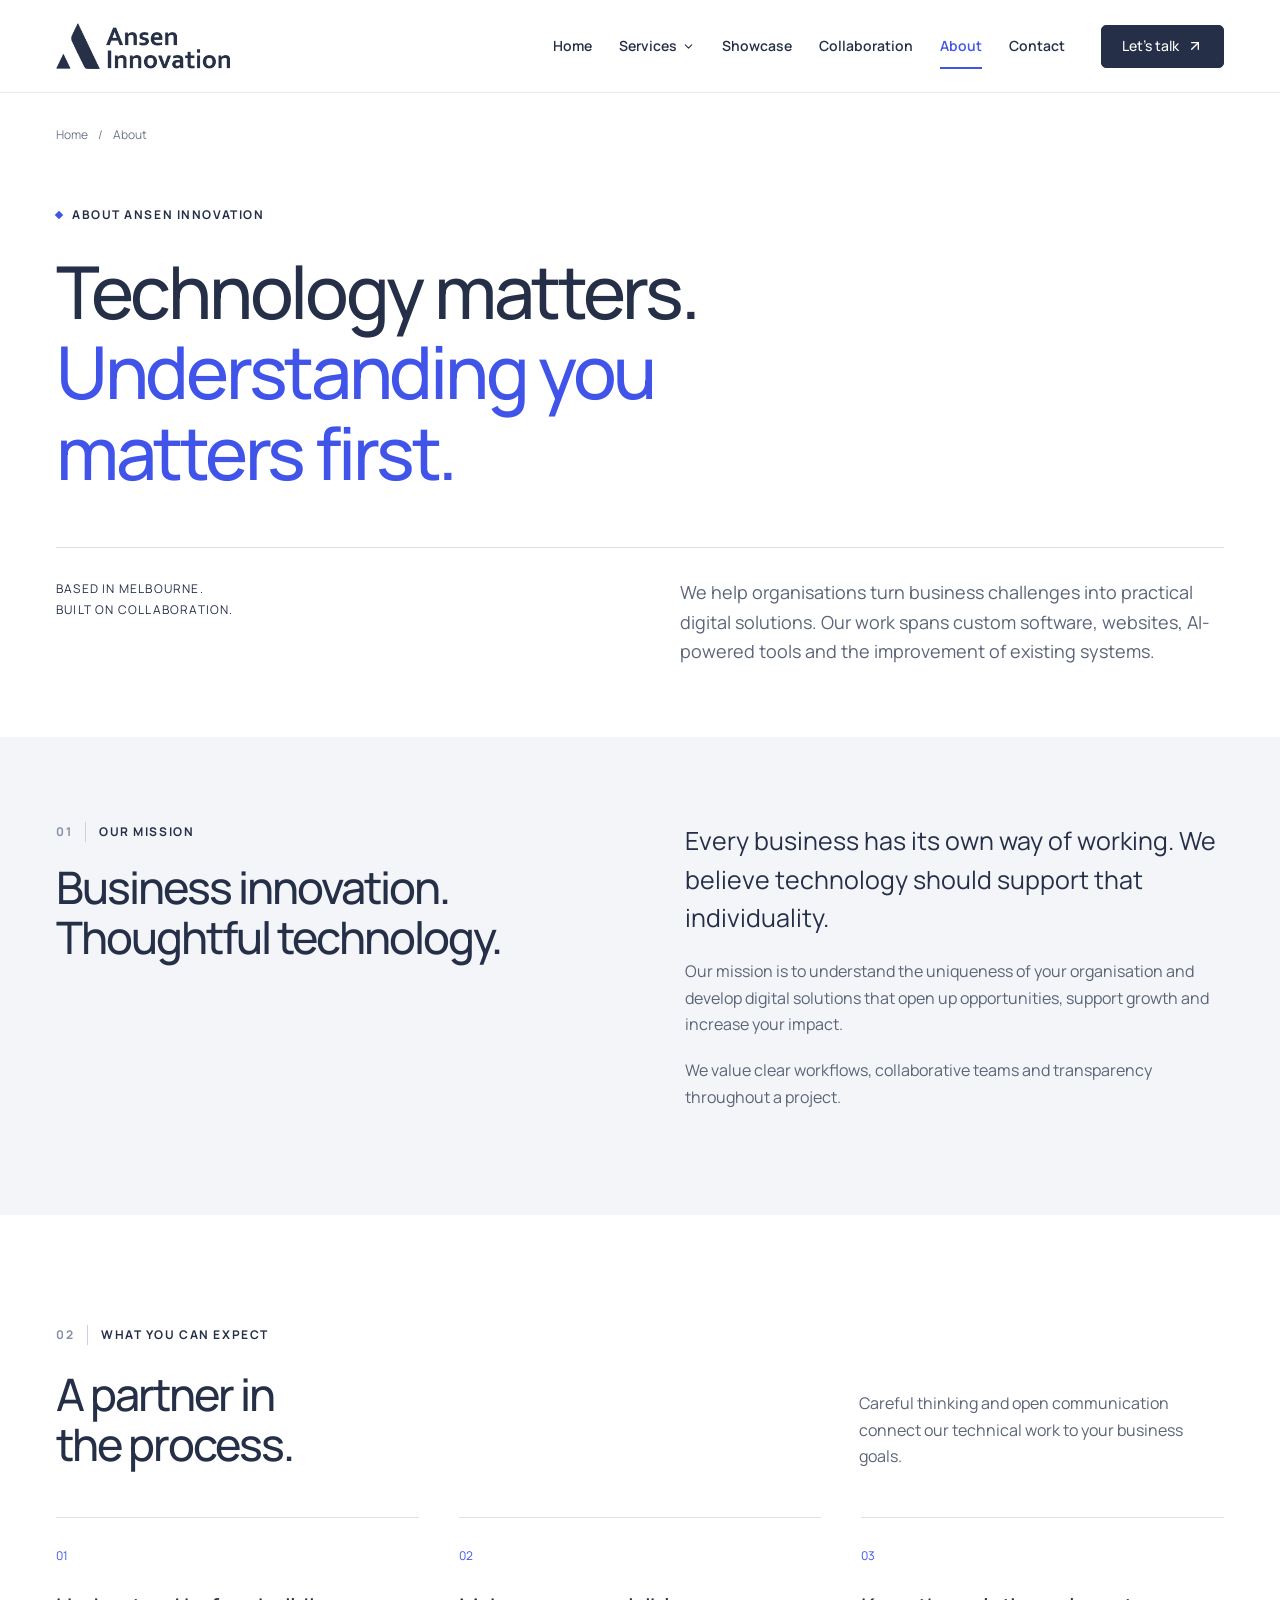
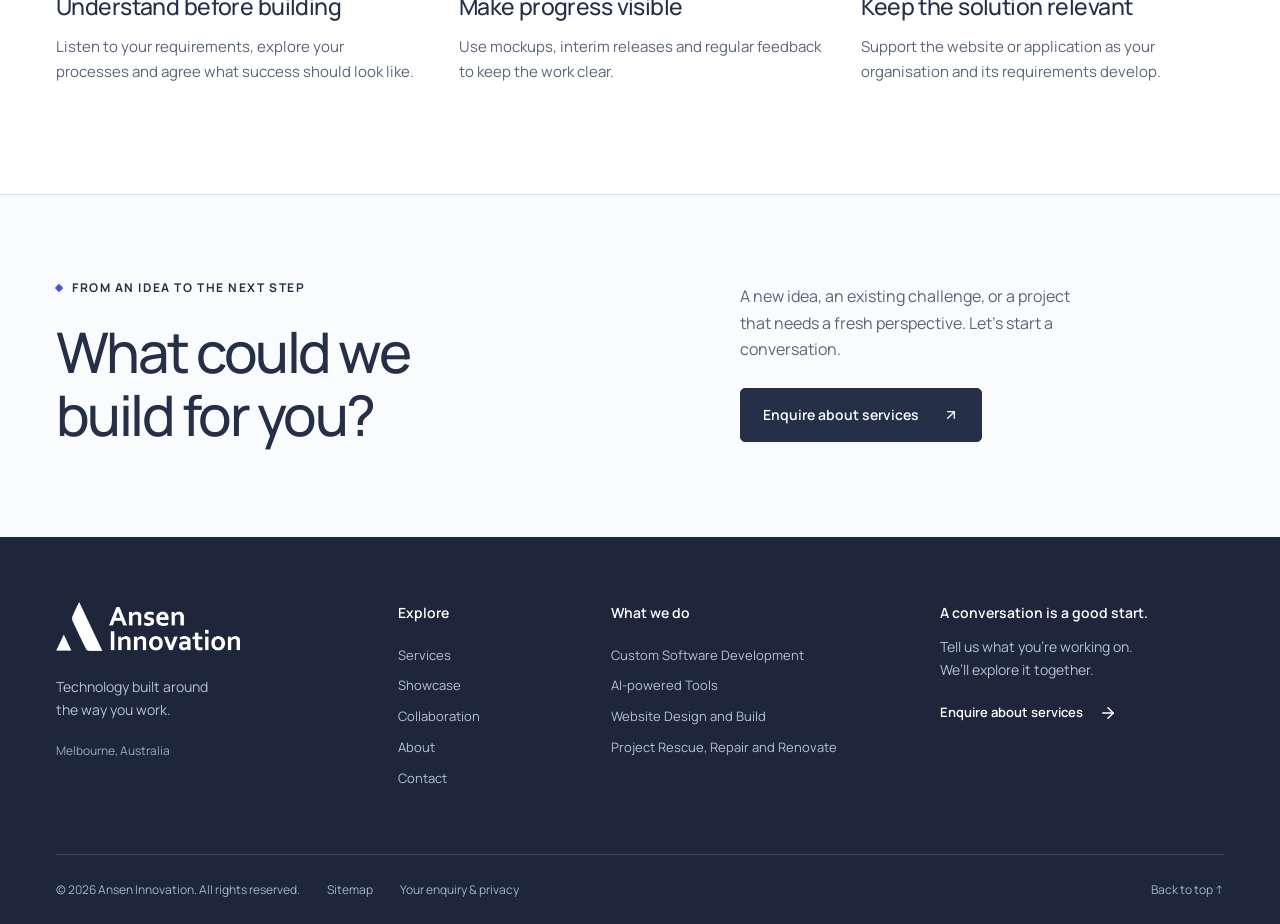
==== about.html @ 10986d31 "main" ====
<!DOCTYPE html>
<html lang="en-AU"><head><meta charset="utf-8"><meta name="viewport" content="width=device-width, initial-scale=1"><link rel="stylesheet" href="./assets/site.css"><title>About Ansen Innovation | Melbourne Technology Partner | Ansen Innovation</title><meta name="description" content="Learn about Ansen Innovation’s approach to software, websites and practical AI: understanding your business, collaborative delivery and ongoing support."><meta name="robots" content="noindex, nofollow"><meta property="og:title" content="About Ansen Innovation | Melbourne Technology Partner | Ansen Innovation"><meta property="og:description" content="Learn about Ansen Innovation’s approach to software, websites and practical AI: understanding your business, collaborative delivery and ongoing support."><meta property="og:site_name" content="Ansen Innovation"><meta property="og:type" content="website"><meta property="og:locale" content="en_AU"><meta name="twitter:card" content="summary"><meta name="twitter:title" content="About Ansen Innovation | Melbourne Technology Partner | Ansen Innovation"><meta name="twitter:description" content="Learn about Ansen Innovation’s approach to software, websites and practical AI: understanding your business, collaborative delivery and ongoing support."><link data-vinext-streamed-icon="/about.html:1kpfdzf:0" rel="shortcut icon" href="./favicon.png"><link data-vinext-streamed-icon="/about.html:1kpfdzf:1" rel="icon" href="./favicon.png"></head><body><a class="skip-link" href="#main">Skip to content</a><header class="site-header"><div class="header-inner"><a href="./index.html" class="brand" aria-label="Ansen Innovation home"><img src="./images/ansen-logo.png" width="608" height="163" alt="Ansen Innovation"></a><button class="menu-toggle" aria-label="Open navigation" aria-expanded="false" aria-controls="main-navigation"><svg xmlns="http://www.w3.org/2000/svg" width="24" height="24" viewBox="0 0 24 24" fill="none" stroke="currentColor" stroke-width="2" stroke-linecap="round" stroke-linejoin="round" class="lucide lucide-menu" aria-hidden="true"><path d="M4 5h16"></path><path d="M4 12h16"></path><path d="M4 19h16"></path></svg></button><nav id="main-navigation" aria-label="Main navigation" class="navigation"><div class="nav-group"><a class="nav-link" href="./index.html">Home</a></div><div class="nav-group has-submenu"><a class="nav-link" href="./services.html">Services<svg xmlns="http://www.w3.org/2000/svg" width="13" height="13" viewBox="0 0 24 24" fill="none" stroke="currentColor" stroke-width="2" stroke-linecap="round" stroke-linejoin="round" class="lucide lucide-chevron-down" aria-hidden="true"><path d="m6 9 6 6 6-6"></path></svg></a><div class="submenu"><a href="./custom-software-development.html">Custom Software Development<svg xmlns="http://www.w3.org/2000/svg" width="15" height="15" viewBox="0 0 24 24" fill="none" stroke="currentColor" stroke-width="2" stroke-linecap="round" stroke-linejoin="round" class="lucide lucide-arrow-up-right" aria-hidden="true"><path d="M7 7h10v10"></path><path d="M7 17 17 7"></path></svg></a><a href="./ai-powered-tools.html">AI-powered Tools<svg xmlns="http://www.w3.org/2000/svg" width="15" height="15" viewBox="0 0 24 24" fill="none" stroke="currentColor" stroke-width="2" stroke-linecap="round" stroke-linejoin="round" class="lucide lucide-arrow-up-right" aria-hidden="true"><path d="M7 7h10v10"></path><path d="M7 17 17 7"></path></svg></a><a href="./website-design-and-build.html">Website Design and Build<svg xmlns="http://www.w3.org/2000/svg" width="15" height="15" viewBox="0 0 24 24" fill="none" stroke="currentColor" stroke-width="2" stroke-linecap="round" stroke-linejoin="round" class="lucide lucide-arrow-up-right" aria-hidden="true"><path d="M7 7h10v10"></path><path d="M7 17 17 7"></path></svg></a><a href="./project-rescue-repair-and-renovate.html">Project Rescue, Repair and Renovate<svg xmlns="http://www.w3.org/2000/svg" width="15" height="15" viewBox="0 0 24 24" fill="none" stroke="currentColor" stroke-width="2" stroke-linecap="round" stroke-linejoin="round" class="lucide lucide-arrow-up-right" aria-hidden="true"><path d="M7 7h10v10"></path><path d="M7 17 17 7"></path></svg></a></div></div><div class="nav-group"><a class="nav-link" href="./showcase.html">Showcase</a></div><div class="nav-group"><a class="nav-link" href="./collaboration.html">Collaboration</a></div><div class="nav-group"><a class="nav-link active" href="./about.html" aria-current="page">About</a></div><div class="nav-group"><a class="nav-link" href="./contact.html">Contact</a></div></nav><a href="./contact.html" data-slot="button" data-variant="default" data-size="default" class="inline-flex shrink-0 items-center justify-center gap-2 rounded-md text-sm font-medium whitespace-nowrap transition-all outline-none focus-visible:border-ring focus-visible:ring-[3px] focus-visible:ring-ring/50 disabled:pointer-events-none disabled:opacity-50 aria-invalid:border-destructive aria-invalid:ring-destructive/20 dark:aria-invalid:ring-destructive/40 [&amp;_svg]:pointer-events-none [&amp;_svg]:shrink-0 [&amp;_svg:not([class*='size-'])]:size-4 bg-primary text-primary-foreground hover:bg-primary/90 h-9 px-4 py-2 has-[&gt;svg]:px-3 header-cta">Let’s talk <svg xmlns="http://www.w3.org/2000/svg" width="17" height="17" viewBox="0 0 24 24" fill="none" stroke="currentColor" stroke-width="2" stroke-linecap="round" stroke-linejoin="round" class="lucide lucide-arrow-up-right" aria-hidden="true"><path d="M7 7h10v10"></path><path d="M7 17 17 7"></path></svg></a></div></header><main id="main"><section class="page-hero wrap about-hero" id="top"><nav class="breadcrumb" aria-label="Breadcrumb"><a href="./index.html">Home</a><span>/</span><span aria-current="page">About</span></nav><div class="eyebrow"><span></span>ABOUT ANSEN INNOVATION</div><h1>Technology matters.<br><em>Understanding you<br>matters first.</em></h1><div class="about-intro"><span>BASED IN MELBOURNE.<br>BUILT ON COLLABORATION.</span><p>We help organisations turn business challenges into practical digital solutions. Our work spans custom software, websites, AI-powered tools and the improvement of existing systems.</p></div></section><section class="mission-section"><div class="wrap mission-grid"><div><p class="section-label"><span>01</span>OUR MISSION</p><h2>Business innovation.<br>Thoughtful technology.</h2></div><div><p class="large-copy">Every business has its own way of working. We believe technology should support that individuality.</p><p>Our mission is to understand the uniqueness of your organisation and develop digital solutions that open up opportunities, support growth and increase your impact.</p><p>We value clear workflows, collaborative teams and transparency throughout a project.</p></div></div></section><section class="section wrap"><div class="section-heading"><div><p class="section-label"><span>02</span>WHAT YOU CAN EXPECT</p><h2>A partner in<br>the process.</h2></div><p>Careful thinking and open communication connect our technical work to your business goals.</p></div><div class="three-columns"><div class="numbered-block"><span>0<!-- -->1</span><h3>Understand before building</h3><p>Listen to your requirements, explore your processes and agree what success should look like.</p></div><div class="numbered-block"><span>0<!-- -->2</span><h3>Make progress visible</h3><p>Use mockups, interim releases and regular feedback to keep the work clear.</p></div><div class="numbered-block"><span>0<!-- -->3</span><h3>Keep the solution relevant</h3><p>Support the website or application as your organisation and its requirements develop.</p></div></div></section><section class="closing"><div class="wrap closing-inner"><div><div class="eyebrow"><span></span>FROM AN IDEA TO THE NEXT STEP</div><h2>What could we<br>build for you?</h2></div><div><p>A new idea, an existing challenge, or a project that needs a fresh perspective. Let’s start a conversation.</p><a href="./contact.html" data-slot="button" data-variant="default" data-size="default" class="inline-flex shrink-0 items-center justify-center gap-2 rounded-md text-sm font-medium whitespace-nowrap transition-all outline-none focus-visible:border-ring focus-visible:ring-[3px] focus-visible:ring-ring/50 disabled:pointer-events-none disabled:opacity-50 aria-invalid:border-destructive aria-invalid:ring-destructive/20 dark:aria-invalid:ring-destructive/40 [&amp;_svg]:pointer-events-none [&amp;_svg]:shrink-0 [&amp;_svg:not([class*='size-'])]:size-4 bg-primary text-primary-foreground hover:bg-primary/90 h-9 px-4 py-2 has-[&gt;svg]:px-3 action-button">Enquire about services<svg xmlns="http://www.w3.org/2000/svg" width="18" height="18" viewBox="0 0 24 24" fill="none" stroke="currentColor" stroke-width="2" stroke-linecap="round" stroke-linejoin="round" class="lucide lucide-arrow-up-right" aria-hidden="true"><path d="M7 7h10v10"></path><path d="M7 17 17 7"></path></svg></a></div></div></section></main><!--$--><!--/$--><footer class="site-footer"><div class="wrap footer-main"><div><a class="brand footer-brand" href="./index.html"><img src="./images/ansen-logo.png" width="608" height="163" alt="Ansen Innovation"></a><p>Technology built around<br>the way you work.</p><span class="footer-location">Melbourne, Australia</span></div><div class="footer-column"><h2>Explore</h2><a href="./services.html">Services</a><a href="./showcase.html">Showcase</a><a href="./collaboration.html">Collaboration</a><a href="./about.html">About</a><a href="./contact.html">Contact</a></div><div class="footer-column"><h2>What we do</h2><a href="./custom-software-development.html">Custom Software Development</a><a href="./ai-powered-tools.html">AI-powered Tools</a><a href="./website-design-and-build.html">Website Design and Build</a><a href="./project-rescue-repair-and-renovate.html">Project Rescue, Repair and Renovate</a></div><div class="footer-note"><h2>A conversation is a good start.</h2><p>Tell us what you’re working on.<br>We’ll explore it together.</p><a href="./contact.html" class="text-link light">Enquire about services <svg xmlns="http://www.w3.org/2000/svg" width="18" height="18" viewBox="0 0 24 24" fill="none" stroke="currentColor" stroke-width="2" stroke-linecap="round" stroke-linejoin="round" class="lucide lucide-arrow-right" aria-hidden="true"><path d="M5 12h14"></path><path d="m12 5 7 7-7 7"></path></svg></a></div></div><div class="wrap footer-bottom"><span>© <!-- -->2026<!-- --> Ansen Innovation. All rights reserved.</span><a href="./sitemap.html">Sitemap</a><a href="./contact.html#privacy">Your enquiry &amp; privacy</a><a class="back-top" href="#top">Back to top ↑</a></div></footer><div hidden=""><!--$--><div hidden=""></div><!--/$--></div><script src="./assets/site.js" defer></script></body></html>
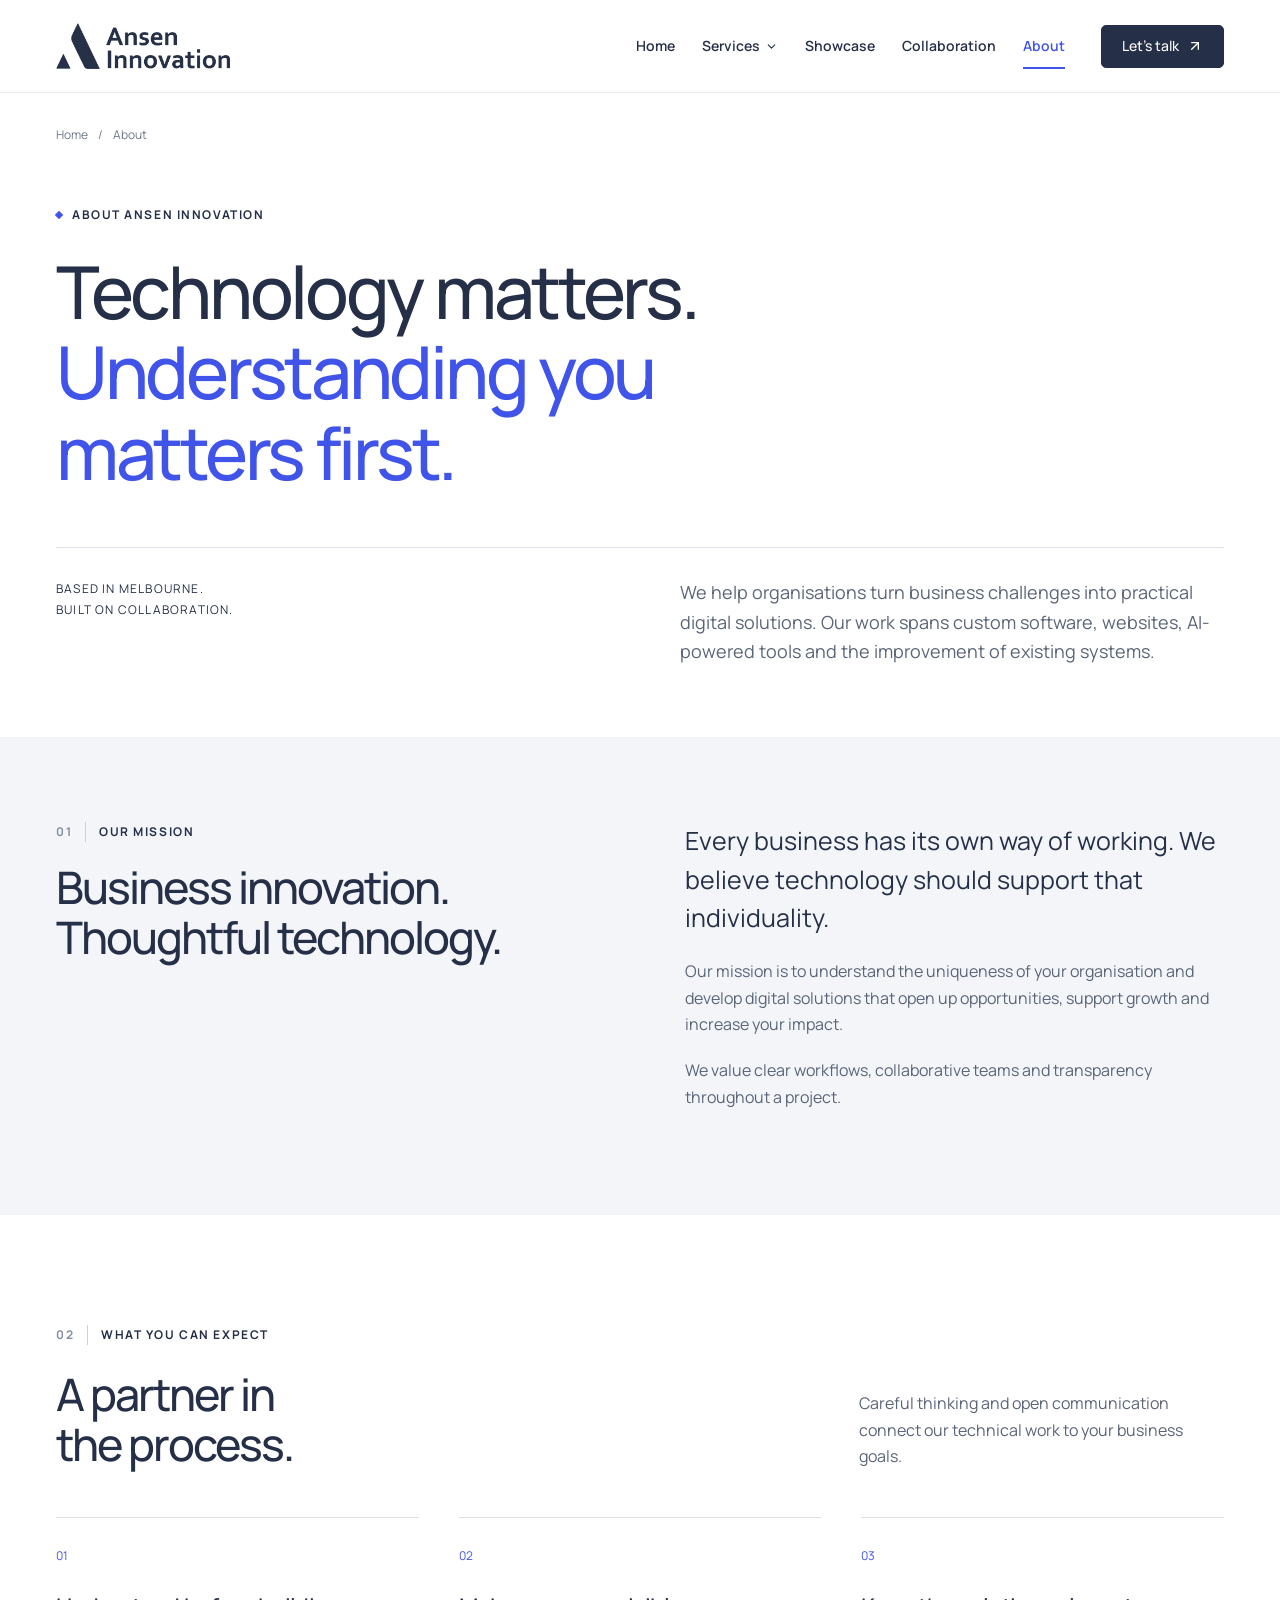
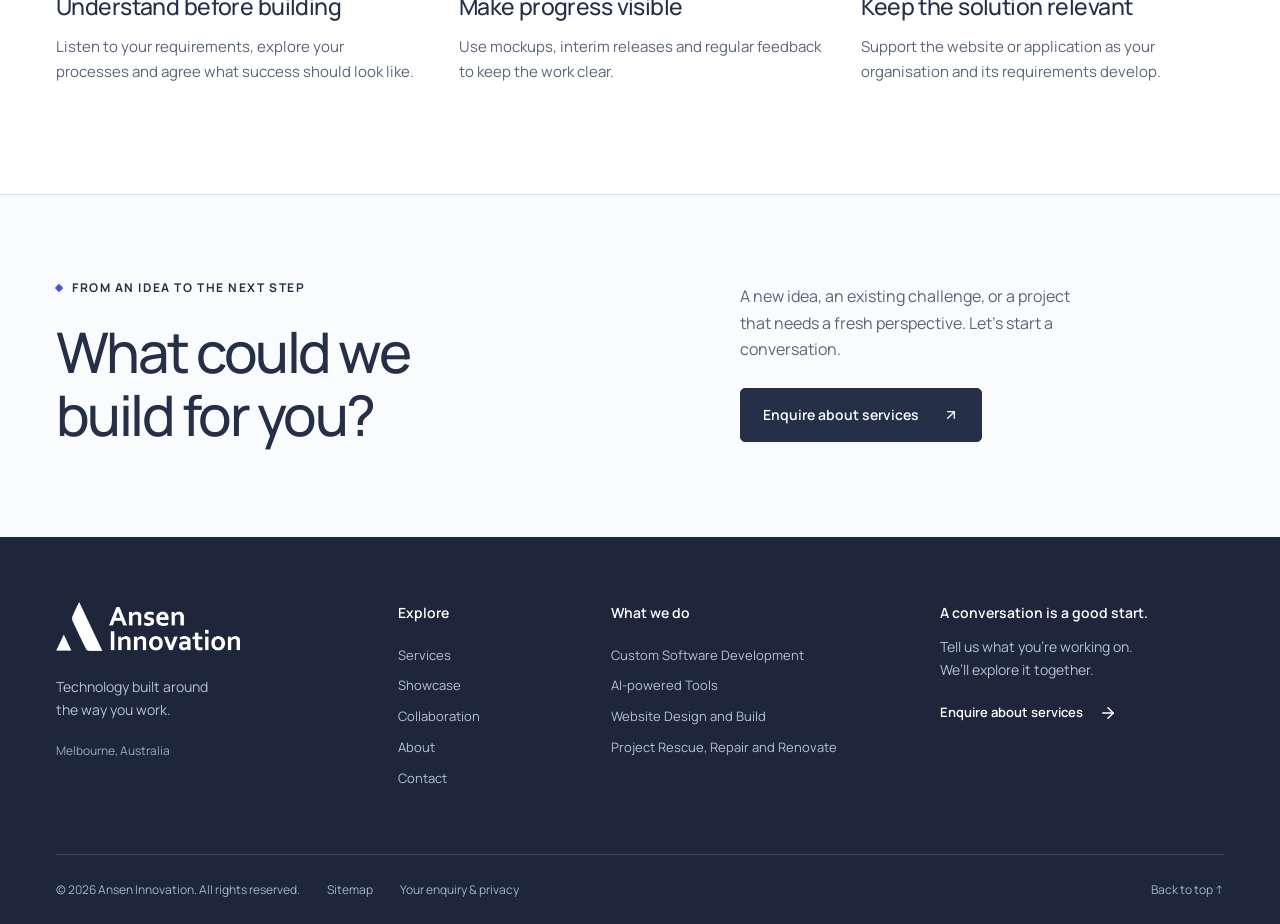
==== commit 4f3b09a8: "update" ====
--- a/about.html
+++ b/about.html
@@ -1,2 +1,2 @@
 <!DOCTYPE html>
-<html lang="en-AU"><head><meta charset="utf-8"><meta name="viewport" content="width=device-width, initial-scale=1"><link rel="stylesheet" href="./assets/site.css"><title>About Ansen Innovation | Melbourne Technology Partner | Ansen Innovation</title><meta name="description" content="Learn about Ansen Innovation’s approach to software, websites and practical AI: understanding your business, collaborative delivery and ongoing support."><meta name="robots" content="noindex, nofollow"><meta property="og:title" content="About Ansen Innovation | Melbourne Technology Partner | Ansen Innovation"><meta property="og:description" content="Learn about Ansen Innovation’s approach to software, websites and practical AI: understanding your business, collaborative delivery and ongoing support."><meta property="og:site_name" content="Ansen Innovation"><meta property="og:type" content="website"><meta property="og:locale" content="en_AU"><meta name="twitter:card" content="summary"><meta name="twitter:title" content="About Ansen Innovation | Melbourne Technology Partner | Ansen Innovation"><meta name="twitter:description" content="Learn about Ansen Innovation’s approach to software, websites and practical AI: understanding your business, collaborative delivery and ongoing support."><link data-vinext-streamed-icon="/about.html:1kpfdzf:0" rel="shortcut icon" href="./favicon.png"><link data-vinext-streamed-icon="/about.html:1kpfdzf:1" rel="icon" href="./favicon.png"></head><body><a class="skip-link" href="#main">Skip to content</a><header class="site-header"><div class="header-inner"><a href="./index.html" class="brand" aria-label="Ansen Innovation home"><img src="./images/ansen-logo.png" width="608" height="163" alt="Ansen Innovation"></a><button class="menu-toggle" aria-label="Open navigation" aria-expanded="false" aria-controls="main-navigation"><svg xmlns="http://www.w3.org/2000/svg" width="24" height="24" viewBox="0 0 24 24" fill="none" stroke="currentColor" stroke-width="2" stroke-linecap="round" stroke-linejoin="round" class="lucide lucide-menu" aria-hidden="true"><path d="M4 5h16"></path><path d="M4 12h16"></path><path d="M4 19h16"></path></svg></button><nav id="main-navigation" aria-label="Main navigation" class="navigation"><div class="nav-group"><a class="nav-link" href="./index.html">Home</a></div><div class="nav-group has-submenu"><a class="nav-link" href="./services.html">Services<svg xmlns="http://www.w3.org/2000/svg" width="13" height="13" viewBox="0 0 24 24" fill="none" stroke="currentColor" stroke-width="2" stroke-linecap="round" stroke-linejoin="round" class="lucide lucide-chevron-down" aria-hidden="true"><path d="m6 9 6 6 6-6"></path></svg></a><div class="submenu"><a href="./custom-software-development.html">Custom Software Development<svg xmlns="http://www.w3.org/2000/svg" width="15" height="15" viewBox="0 0 24 24" fill="none" stroke="currentColor" stroke-width="2" stroke-linecap="round" stroke-linejoin="round" class="lucide lucide-arrow-up-right" aria-hidden="true"><path d="M7 7h10v10"></path><path d="M7 17 17 7"></path></svg></a><a href="./ai-powered-tools.html">AI-powered Tools<svg xmlns="http://www.w3.org/2000/svg" width="15" height="15" viewBox="0 0 24 24" fill="none" stroke="currentColor" stroke-width="2" stroke-linecap="round" stroke-linejoin="round" class="lucide lucide-arrow-up-right" aria-hidden="true"><path d="M7 7h10v10"></path><path d="M7 17 17 7"></path></svg></a><a href="./website-design-and-build.html">Website Design and Build<svg xmlns="http://www.w3.org/2000/svg" width="15" height="15" viewBox="0 0 24 24" fill="none" stroke="currentColor" stroke-width="2" stroke-linecap="round" stroke-linejoin="round" class="lucide lucide-arrow-up-right" aria-hidden="true"><path d="M7 7h10v10"></path><path d="M7 17 17 7"></path></svg></a><a href="./project-rescue-repair-and-renovate.html">Project Rescue, Repair and Renovate<svg xmlns="http://www.w3.org/2000/svg" width="15" height="15" viewBox="0 0 24 24" fill="none" stroke="currentColor" stroke-width="2" stroke-linecap="round" stroke-linejoin="round" class="lucide lucide-arrow-up-right" aria-hidden="true"><path d="M7 7h10v10"></path><path d="M7 17 17 7"></path></svg></a></div></div><div class="nav-group"><a class="nav-link" href="./showcase.html">Showcase</a></div><div class="nav-group"><a class="nav-link" href="./collaboration.html">Collaboration</a></div><div class="nav-group"><a class="nav-link active" href="./about.html" aria-current="page">About</a></div><div class="nav-group"><a class="nav-link" href="./contact.html">Contact</a></div></nav><a href="./contact.html" data-slot="button" data-variant="default" data-size="default" class="inline-flex shrink-0 items-center justify-center gap-2 rounded-md text-sm font-medium whitespace-nowrap transition-all outline-none focus-visible:border-ring focus-visible:ring-[3px] focus-visible:ring-ring/50 disabled:pointer-events-none disabled:opacity-50 aria-invalid:border-destructive aria-invalid:ring-destructive/20 dark:aria-invalid:ring-destructive/40 [&amp;_svg]:pointer-events-none [&amp;_svg]:shrink-0 [&amp;_svg:not([class*='size-'])]:size-4 bg-primary text-primary-foreground hover:bg-primary/90 h-9 px-4 py-2 has-[&gt;svg]:px-3 header-cta">Let’s talk <svg xmlns="http://www.w3.org/2000/svg" width="17" height="17" viewBox="0 0 24 24" fill="none" stroke="currentColor" stroke-width="2" stroke-linecap="round" stroke-linejoin="round" class="lucide lucide-arrow-up-right" aria-hidden="true"><path d="M7 7h10v10"></path><path d="M7 17 17 7"></path></svg></a></div></header><main id="main"><section class="page-hero wrap about-hero" id="top"><nav class="breadcrumb" aria-label="Breadcrumb"><a href="./index.html">Home</a><span>/</span><span aria-current="page">About</span></nav><div class="eyebrow"><span></span>ABOUT ANSEN INNOVATION</div><h1>Technology matters.<br><em>Understanding you<br>matters first.</em></h1><div class="about-intro"><span>BASED IN MELBOURNE.<br>BUILT ON COLLABORATION.</span><p>We help organisations turn business challenges into practical digital solutions. Our work spans custom software, websites, AI-powered tools and the improvement of existing systems.</p></div></section><section class="mission-section"><div class="wrap mission-grid"><div><p class="section-label"><span>01</span>OUR MISSION</p><h2>Business innovation.<br>Thoughtful technology.</h2></div><div><p class="large-copy">Every business has its own way of working. We believe technology should support that individuality.</p><p>Our mission is to understand the uniqueness of your organisation and develop digital solutions that open up opportunities, support growth and increase your impact.</p><p>We value clear workflows, collaborative teams and transparency throughout a project.</p></div></div></section><section class="section wrap"><div class="section-heading"><div><p class="section-label"><span>02</span>WHAT YOU CAN EXPECT</p><h2>A partner in<br>the process.</h2></div><p>Careful thinking and open communication connect our technical work to your business goals.</p></div><div class="three-columns"><div class="numbered-block"><span>0<!-- -->1</span><h3>Understand before building</h3><p>Listen to your requirements, explore your processes and agree what success should look like.</p></div><div class="numbered-block"><span>0<!-- -->2</span><h3>Make progress visible</h3><p>Use mockups, interim releases and regular feedback to keep the work clear.</p></div><div class="numbered-block"><span>0<!-- -->3</span><h3>Keep the solution relevant</h3><p>Support the website or application as your organisation and its requirements develop.</p></div></div></section><section class="closing"><div class="wrap closing-inner"><div><div class="eyebrow"><span></span>FROM AN IDEA TO THE NEXT STEP</div><h2>What could we<br>build for you?</h2></div><div><p>A new idea, an existing challenge, or a project that needs a fresh perspective. Let’s start a conversation.</p><a href="./contact.html" data-slot="button" data-variant="default" data-size="default" class="inline-flex shrink-0 items-center justify-center gap-2 rounded-md text-sm font-medium whitespace-nowrap transition-all outline-none focus-visible:border-ring focus-visible:ring-[3px] focus-visible:ring-ring/50 disabled:pointer-events-none disabled:opacity-50 aria-invalid:border-destructive aria-invalid:ring-destructive/20 dark:aria-invalid:ring-destructive/40 [&amp;_svg]:pointer-events-none [&amp;_svg]:shrink-0 [&amp;_svg:not([class*='size-'])]:size-4 bg-primary text-primary-foreground hover:bg-primary/90 h-9 px-4 py-2 has-[&gt;svg]:px-3 action-button">Enquire about services<svg xmlns="http://www.w3.org/2000/svg" width="18" height="18" viewBox="0 0 24 24" fill="none" stroke="currentColor" stroke-width="2" stroke-linecap="round" stroke-linejoin="round" class="lucide lucide-arrow-up-right" aria-hidden="true"><path d="M7 7h10v10"></path><path d="M7 17 17 7"></path></svg></a></div></div></section></main><!--$--><!--/$--><footer class="site-footer"><div class="wrap footer-main"><div><a class="brand footer-brand" href="./index.html"><img src="./images/ansen-logo.png" width="608" height="163" alt="Ansen Innovation"></a><p>Technology built around<br>the way you work.</p><span class="footer-location">Melbourne, Australia</span></div><div class="footer-column"><h2>Explore</h2><a href="./services.html">Services</a><a href="./showcase.html">Showcase</a><a href="./collaboration.html">Collaboration</a><a href="./about.html">About</a><a href="./contact.html">Contact</a></div><div class="footer-column"><h2>What we do</h2><a href="./custom-software-development.html">Custom Software Development</a><a href="./ai-powered-tools.html">AI-powered Tools</a><a href="./website-design-and-build.html">Website Design and Build</a><a href="./project-rescue-repair-and-renovate.html">Project Rescue, Repair and Renovate</a></div><div class="footer-note"><h2>A conversation is a good start.</h2><p>Tell us what you’re working on.<br>We’ll explore it together.</p><a href="./contact.html" class="text-link light">Enquire about services <svg xmlns="http://www.w3.org/2000/svg" width="18" height="18" viewBox="0 0 24 24" fill="none" stroke="currentColor" stroke-width="2" stroke-linecap="round" stroke-linejoin="round" class="lucide lucide-arrow-right" aria-hidden="true"><path d="M5 12h14"></path><path d="m12 5 7 7-7 7"></path></svg></a></div></div><div class="wrap footer-bottom"><span>© <!-- -->2026<!-- --> Ansen Innovation. All rights reserved.</span><a href="./sitemap.html">Sitemap</a><a href="./contact.html#privacy">Your enquiry &amp; privacy</a><a class="back-top" href="#top">Back to top ↑</a></div></footer><div hidden=""><!--$--><div hidden=""></div><!--/$--></div><script src="./assets/site.js" defer></script></body></html>+<html lang="en-AU"><head><meta charset="utf-8"><meta name="viewport" content="width=device-width, initial-scale=1"><link rel="stylesheet" href="./assets/site.css"><title>About Ansen Innovation | Melbourne Technology Partner | Ansen Innovation</title><meta name="description" content="Learn about Ansen Innovation’s approach to software, websites and practical AI: understanding your business, collaborative delivery and ongoing support."><meta name="robots" content="noindex, nofollow"><meta property="og:title" content="About Ansen Innovation | Melbourne Technology Partner | Ansen Innovation"><meta property="og:description" content="Learn about Ansen Innovation’s approach to software, websites and practical AI: understanding your business, collaborative delivery and ongoing support."><meta property="og:site_name" content="Ansen Innovation"><meta property="og:type" content="website"><meta property="og:locale" content="en_AU"><meta name="twitter:card" content="summary"><meta name="twitter:title" content="About Ansen Innovation | Melbourne Technology Partner | Ansen Innovation"><meta name="twitter:description" content="Learn about Ansen Innovation’s approach to software, websites and practical AI: understanding your business, collaborative delivery and ongoing support."><link data-vinext-streamed-icon="/about.html:1kpfdzf:0" rel="shortcut icon" href="./favicon.png"><link data-vinext-streamed-icon="/about.html:1kpfdzf:1" rel="icon" href="./favicon.png"></head><body><a class="skip-link" href="#main">Skip to content</a><header class="site-header"><div class="header-inner"><a href="./index.html" class="brand" aria-label="Ansen Innovation home"><img src="./images/ansen-logo.png" width="608" height="163" alt="Ansen Innovation"></a><button class="menu-toggle" aria-label="Open navigation" aria-expanded="false" aria-controls="main-navigation"><svg xmlns="http://www.w3.org/2000/svg" width="24" height="24" viewBox="0 0 24 24" fill="none" stroke="currentColor" stroke-width="2" stroke-linecap="round" stroke-linejoin="round" class="lucide lucide-menu" aria-hidden="true"><path d="M4 5h16"></path><path d="M4 12h16"></path><path d="M4 19h16"></path></svg></button><nav id="main-navigation" aria-label="Main navigation" class="navigation"><div class="nav-group"><a class="nav-link" href="./index.html">Home</a></div><div class="nav-group has-submenu"><a class="nav-link" href="./services.html">Services<svg xmlns="http://www.w3.org/2000/svg" width="13" height="13" viewBox="0 0 24 24" fill="none" stroke="currentColor" stroke-width="2" stroke-linecap="round" stroke-linejoin="round" class="lucide lucide-chevron-down" aria-hidden="true"><path d="m6 9 6 6 6-6"></path></svg></a><div class="submenu"><a href="./custom-software-development.html">Custom Software Development<svg xmlns="http://www.w3.org/2000/svg" width="15" height="15" viewBox="0 0 24 24" fill="none" stroke="currentColor" stroke-width="2" stroke-linecap="round" stroke-linejoin="round" class="lucide lucide-arrow-up-right" aria-hidden="true"><path d="M7 7h10v10"></path><path d="M7 17 17 7"></path></svg></a><a href="./ai-powered-tools.html">AI-powered Tools<svg xmlns="http://www.w3.org/2000/svg" width="15" height="15" viewBox="0 0 24 24" fill="none" stroke="currentColor" stroke-width="2" stroke-linecap="round" stroke-linejoin="round" class="lucide lucide-arrow-up-right" aria-hidden="true"><path d="M7 7h10v10"></path><path d="M7 17 17 7"></path></svg></a><a href="./website-design-and-build.html">Website Design and Build<svg xmlns="http://www.w3.org/2000/svg" width="15" height="15" viewBox="0 0 24 24" fill="none" stroke="currentColor" stroke-width="2" stroke-linecap="round" stroke-linejoin="round" class="lucide lucide-arrow-up-right" aria-hidden="true"><path d="M7 7h10v10"></path><path d="M7 17 17 7"></path></svg></a><a href="./project-rescue-repair-and-renovate.html">Project Rescue, Repair and Renovate<svg xmlns="http://www.w3.org/2000/svg" width="15" height="15" viewBox="0 0 24 24" fill="none" stroke="currentColor" stroke-width="2" stroke-linecap="round" stroke-linejoin="round" class="lucide lucide-arrow-up-right" aria-hidden="true"><path d="M7 7h10v10"></path><path d="M7 17 17 7"></path></svg></a></div></div><div class="nav-group"><a class="nav-link" href="./showcase.html">Showcase</a></div><div class="nav-group"><a class="nav-link" href="./collaboration.html">Collaboration</a></div><div class="nav-group"><a class="nav-link active" href="./about.html" aria-current="page">About</a></div></nav><a href="./contact.html" data-slot="button" data-variant="default" data-size="default" class="inline-flex shrink-0 items-center justify-center gap-2 rounded-md text-sm font-medium whitespace-nowrap transition-all outline-none focus-visible:border-ring focus-visible:ring-[3px] focus-visible:ring-ring/50 disabled:pointer-events-none disabled:opacity-50 aria-invalid:border-destructive aria-invalid:ring-destructive/20 dark:aria-invalid:ring-destructive/40 [&amp;_svg]:pointer-events-none [&amp;_svg]:shrink-0 [&amp;_svg:not([class*='size-'])]:size-4 bg-primary text-primary-foreground hover:bg-primary/90 h-9 px-4 py-2 has-[&gt;svg]:px-3 header-cta">Let’s talk <svg xmlns="http://www.w3.org/2000/svg" width="17" height="17" viewBox="0 0 24 24" fill="none" stroke="currentColor" stroke-width="2" stroke-linecap="round" stroke-linejoin="round" class="lucide lucide-arrow-up-right" aria-hidden="true"><path d="M7 7h10v10"></path><path d="M7 17 17 7"></path></svg></a></div></header><main id="main"><section class="page-hero wrap about-hero" id="top"><nav class="breadcrumb" aria-label="Breadcrumb"><a href="./index.html">Home</a><span>/</span><span aria-current="page">About</span></nav><div class="eyebrow"><span></span>ABOUT ANSEN INNOVATION</div><h1>Technology matters.<br><em>Understanding you<br>matters first.</em></h1><div class="about-intro"><span>BASED IN MELBOURNE.<br>BUILT ON COLLABORATION.</span><p>We help organisations turn business challenges into practical digital solutions. Our work spans custom software, websites, AI-powered tools and the improvement of existing systems.</p></div></section><section class="mission-section"><div class="wrap mission-grid"><div><p class="section-label"><span>01</span>OUR MISSION</p><h2>Business innovation.<br>Thoughtful technology.</h2></div><div><p class="large-copy">Every business has its own way of working. We believe technology should support that individuality.</p><p>Our mission is to understand the uniqueness of your organisation and develop digital solutions that open up opportunities, support growth and increase your impact.</p><p>We value clear workflows, collaborative teams and transparency throughout a project.</p></div></div></section><section class="section wrap"><div class="section-heading"><div><p class="section-label"><span>02</span>WHAT YOU CAN EXPECT</p><h2>A partner in<br>the process.</h2></div><p>Careful thinking and open communication connect our technical work to your business goals.</p></div><div class="three-columns"><div class="numbered-block"><span>0<!-- -->1</span><h3>Understand before building</h3><p>Listen to your requirements, explore your processes and agree what success should look like.</p></div><div class="numbered-block"><span>0<!-- -->2</span><h3>Make progress visible</h3><p>Use mockups, interim releases and regular feedback to keep the work clear.</p></div><div class="numbered-block"><span>0<!-- -->3</span><h3>Keep the solution relevant</h3><p>Support the website or application as your organisation and its requirements develop.</p></div></div></section><section class="closing"><div class="wrap closing-inner"><div><div class="eyebrow"><span></span>FROM AN IDEA TO THE NEXT STEP</div><h2>What could we<br>build for you?</h2></div><div><p>A new idea, an existing challenge, or a project that needs a fresh perspective. Let’s start a conversation.</p><a href="./contact.html" data-slot="button" data-variant="default" data-size="default" class="inline-flex shrink-0 items-center justify-center gap-2 rounded-md text-sm font-medium whitespace-nowrap transition-all outline-none focus-visible:border-ring focus-visible:ring-[3px] focus-visible:ring-ring/50 disabled:pointer-events-none disabled:opacity-50 aria-invalid:border-destructive aria-invalid:ring-destructive/20 dark:aria-invalid:ring-destructive/40 [&amp;_svg]:pointer-events-none [&amp;_svg]:shrink-0 [&amp;_svg:not([class*='size-'])]:size-4 bg-primary text-primary-foreground hover:bg-primary/90 h-9 px-4 py-2 has-[&gt;svg]:px-3 action-button">Enquire about services<svg xmlns="http://www.w3.org/2000/svg" width="18" height="18" viewBox="0 0 24 24" fill="none" stroke="currentColor" stroke-width="2" stroke-linecap="round" stroke-linejoin="round" class="lucide lucide-arrow-up-right" aria-hidden="true"><path d="M7 7h10v10"></path><path d="M7 17 17 7"></path></svg></a></div></div></section></main><!--$--><!--/$--><footer class="site-footer"><div class="wrap footer-main"><div><a class="brand footer-brand" href="./index.html"><img src="./images/ansen-logo.png" width="608" height="163" alt="Ansen Innovation"></a><p>Technology built around<br>the way you work.</p><span class="footer-location">Melbourne, Australia</span></div><div class="footer-column"><h2>Explore</h2><a href="./services.html">Services</a><a href="./showcase.html">Showcase</a><a href="./collaboration.html">Collaboration</a><a href="./about.html">About</a><a href="./contact.html">Contact</a></div><div class="footer-column"><h2>What we do</h2><a href="./custom-software-development.html">Custom Software Development</a><a href="./ai-powered-tools.html">AI-powered Tools</a><a href="./website-design-and-build.html">Website Design and Build</a><a href="./project-rescue-repair-and-renovate.html">Project Rescue, Repair and Renovate</a></div><div class="footer-note"><h2>A conversation is a good start.</h2><p>Tell us what you’re working on.<br>We’ll explore it together.</p><a href="./contact.html" class="text-link light">Enquire about services <svg xmlns="http://www.w3.org/2000/svg" width="18" height="18" viewBox="0 0 24 24" fill="none" stroke="currentColor" stroke-width="2" stroke-linecap="round" stroke-linejoin="round" class="lucide lucide-arrow-right" aria-hidden="true"><path d="M5 12h14"></path><path d="m12 5 7 7-7 7"></path></svg></a></div></div><div class="wrap footer-bottom"><span>© <!-- -->2026<!-- --> Ansen Innovation. All rights reserved.</span><a href="./sitemap.html">Sitemap</a><a href="./contact.html#privacy">Your enquiry &amp; privacy</a><a class="back-top" href="#top">Back to top ↑</a></div></footer><div hidden=""><!--$--><div hidden=""></div><!--/$--></div><script src="./assets/site.js" defer></script></body></html>
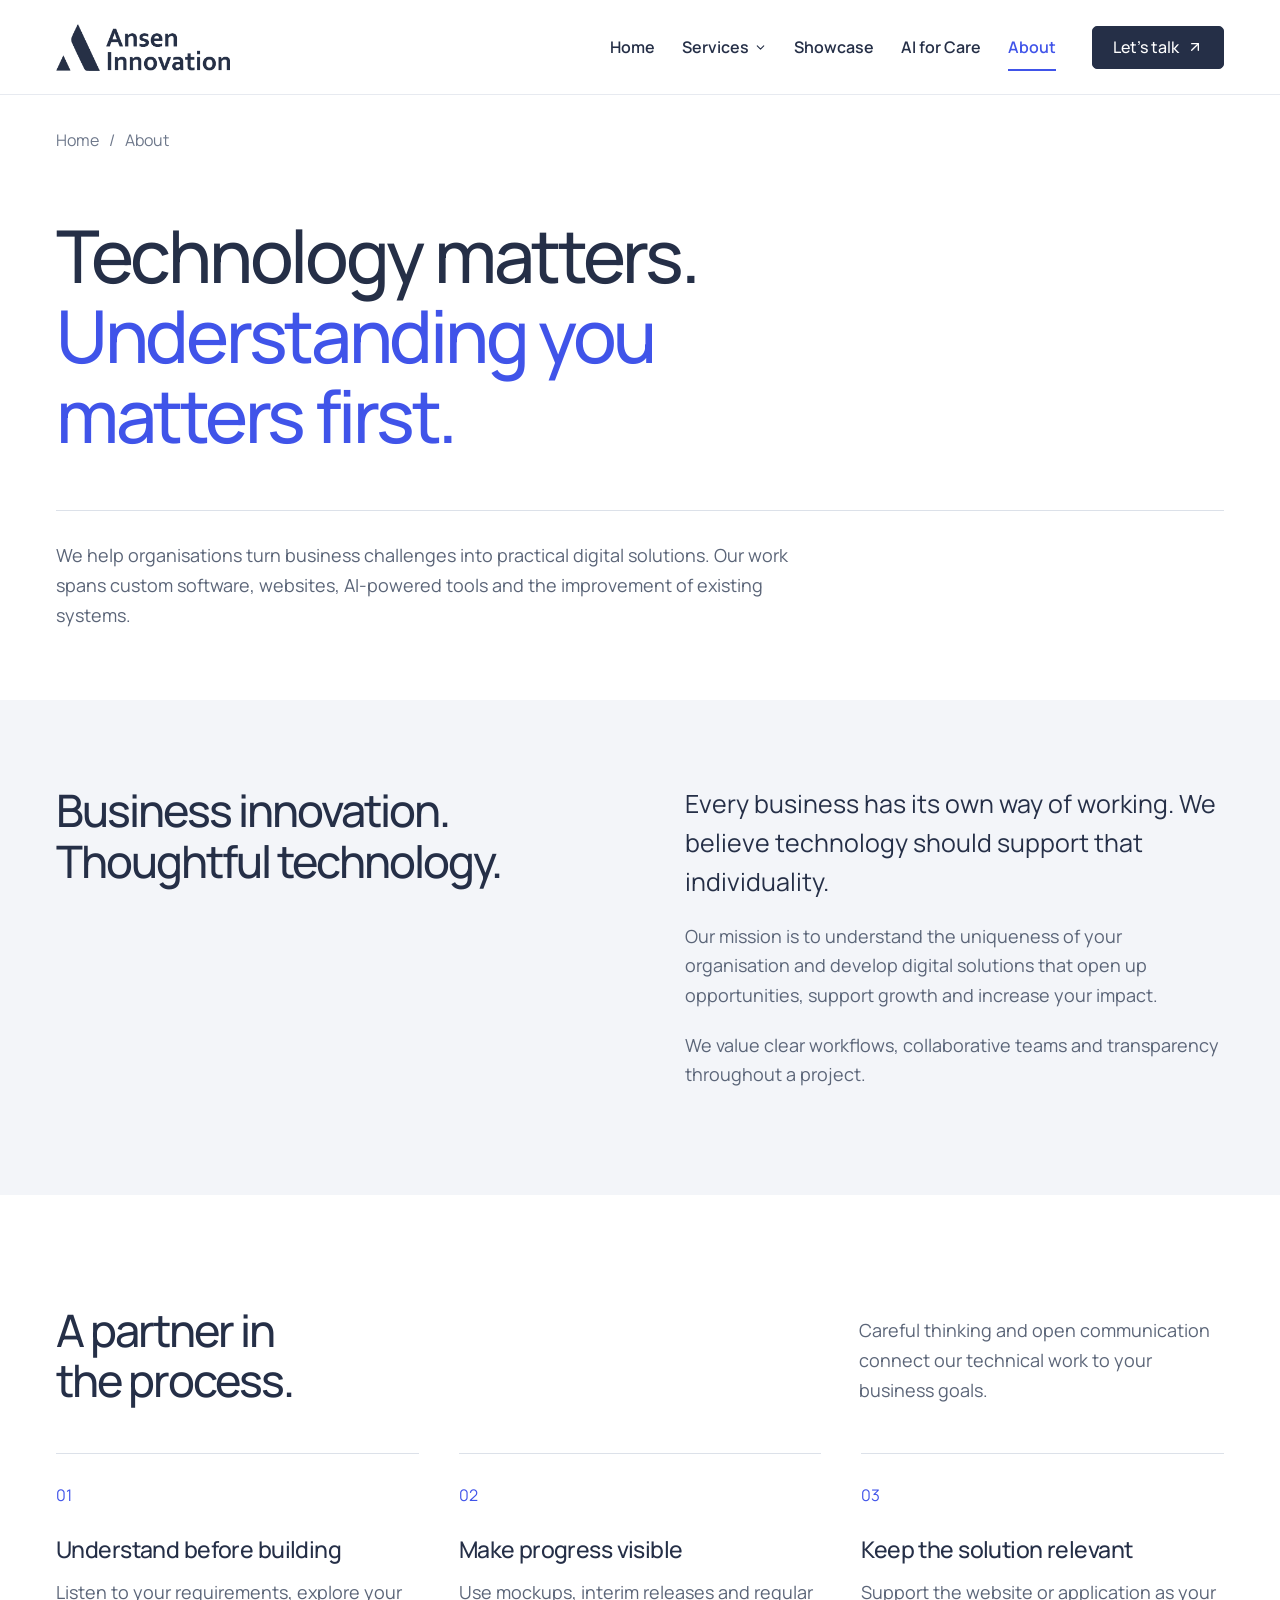
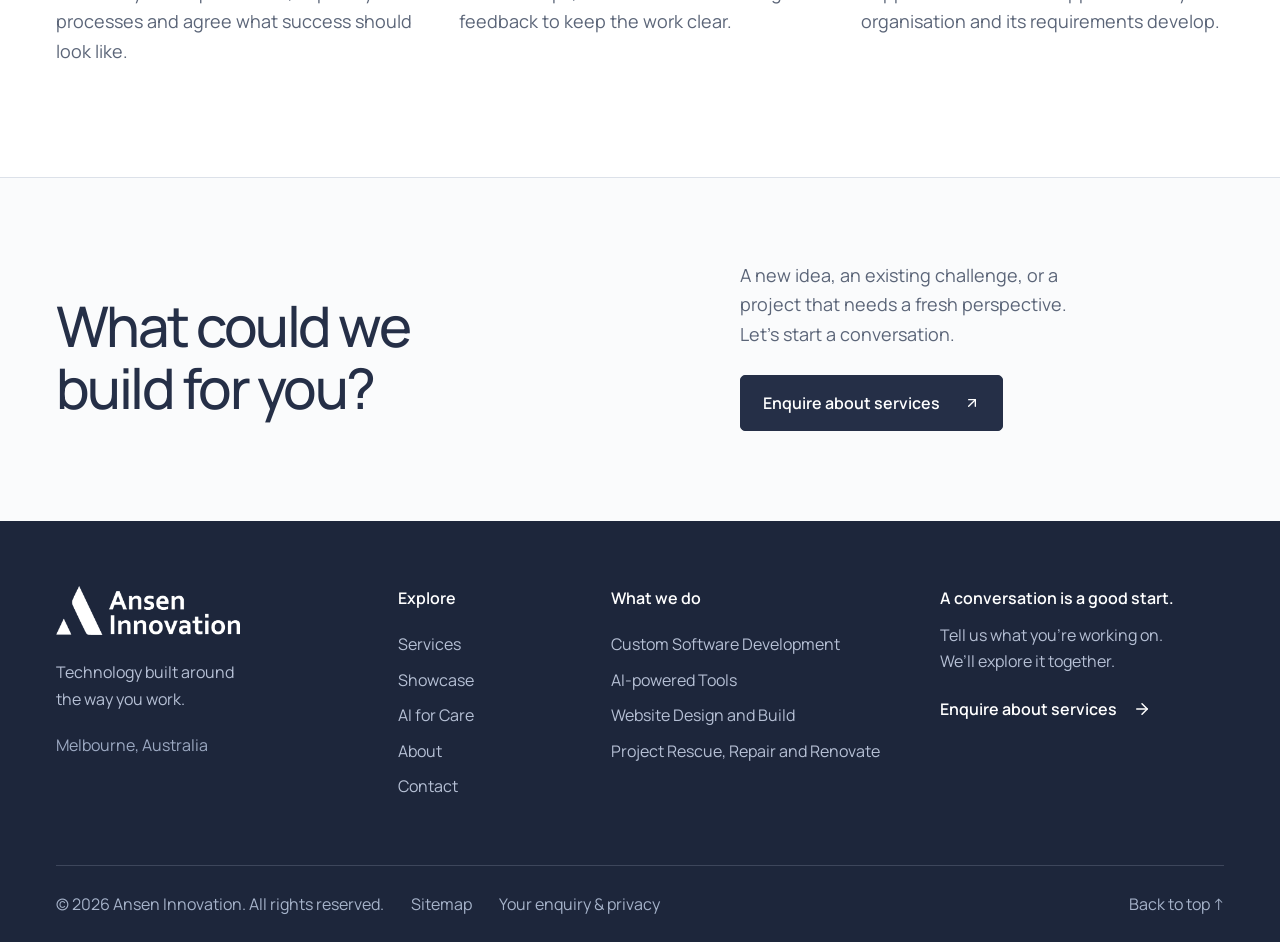
==== commit 400bfa6e: "update" ====
--- a/about.html
+++ b/about.html
@@ -1,2 +1,2 @@
 <!DOCTYPE html>
-<html lang="en-AU"><head><meta charset="utf-8"><meta name="viewport" content="width=device-width, initial-scale=1"><link rel="stylesheet" href="./assets/site.css"><title>About Ansen Innovation | Melbourne Technology Partner | Ansen Innovation</title><meta name="description" content="Learn about Ansen Innovation’s approach to software, websites and practical AI: understanding your business, collaborative delivery and ongoing support."><meta name="robots" content="noindex, nofollow"><meta property="og:title" content="About Ansen Innovation | Melbourne Technology Partner | Ansen Innovation"><meta property="og:description" content="Learn about Ansen Innovation’s approach to software, websites and practical AI: understanding your business, collaborative delivery and ongoing support."><meta property="og:site_name" content="Ansen Innovation"><meta property="og:type" content="website"><meta property="og:locale" content="en_AU"><meta name="twitter:card" content="summary"><meta name="twitter:title" content="About Ansen Innovation | Melbourne Technology Partner | Ansen Innovation"><meta name="twitter:description" content="Learn about Ansen Innovation’s approach to software, websites and practical AI: understanding your business, collaborative delivery and ongoing support."><link data-vinext-streamed-icon="/about.html:1kpfdzf:0" rel="shortcut icon" href="./favicon.png"><link data-vinext-streamed-icon="/about.html:1kpfdzf:1" rel="icon" href="./favicon.png"></head><body><a class="skip-link" href="#main">Skip to content</a><header class="site-header"><div class="header-inner"><a href="./index.html" class="brand" aria-label="Ansen Innovation home"><img src="./images/ansen-logo.png" width="608" height="163" alt="Ansen Innovation"></a><button class="menu-toggle" aria-label="Open navigation" aria-expanded="false" aria-controls="main-navigation"><svg xmlns="http://www.w3.org/2000/svg" width="24" height="24" viewBox="0 0 24 24" fill="none" stroke="currentColor" stroke-width="2" stroke-linecap="round" stroke-linejoin="round" class="lucide lucide-menu" aria-hidden="true"><path d="M4 5h16"></path><path d="M4 12h16"></path><path d="M4 19h16"></path></svg></button><nav id="main-navigation" aria-label="Main navigation" class="navigation"><div class="nav-group"><a class="nav-link" href="./index.html">Home</a></div><div class="nav-group has-submenu"><a class="nav-link" href="./services.html">Services<svg xmlns="http://www.w3.org/2000/svg" width="13" height="13" viewBox="0 0 24 24" fill="none" stroke="currentColor" stroke-width="2" stroke-linecap="round" stroke-linejoin="round" class="lucide lucide-chevron-down" aria-hidden="true"><path d="m6 9 6 6 6-6"></path></svg></a><div class="submenu"><a href="./custom-software-development.html">Custom Software Development<svg xmlns="http://www.w3.org/2000/svg" width="15" height="15" viewBox="0 0 24 24" fill="none" stroke="currentColor" stroke-width="2" stroke-linecap="round" stroke-linejoin="round" class="lucide lucide-arrow-up-right" aria-hidden="true"><path d="M7 7h10v10"></path><path d="M7 17 17 7"></path></svg></a><a href="./ai-powered-tools.html">AI-powered Tools<svg xmlns="http://www.w3.org/2000/svg" width="15" height="15" viewBox="0 0 24 24" fill="none" stroke="currentColor" stroke-width="2" stroke-linecap="round" stroke-linejoin="round" class="lucide lucide-arrow-up-right" aria-hidden="true"><path d="M7 7h10v10"></path><path d="M7 17 17 7"></path></svg></a><a href="./website-design-and-build.html">Website Design and Build<svg xmlns="http://www.w3.org/2000/svg" width="15" height="15" viewBox="0 0 24 24" fill="none" stroke="currentColor" stroke-width="2" stroke-linecap="round" stroke-linejoin="round" class="lucide lucide-arrow-up-right" aria-hidden="true"><path d="M7 7h10v10"></path><path d="M7 17 17 7"></path></svg></a><a href="./project-rescue-repair-and-renovate.html">Project Rescue, Repair and Renovate<svg xmlns="http://www.w3.org/2000/svg" width="15" height="15" viewBox="0 0 24 24" fill="none" stroke="currentColor" stroke-width="2" stroke-linecap="round" stroke-linejoin="round" class="lucide lucide-arrow-up-right" aria-hidden="true"><path d="M7 7h10v10"></path><path d="M7 17 17 7"></path></svg></a></div></div><div class="nav-group"><a class="nav-link" href="./showcase.html">Showcase</a></div><div class="nav-group"><a class="nav-link" href="./collaboration.html">Collaboration</a></div><div class="nav-group"><a class="nav-link active" href="./about.html" aria-current="page">About</a></div></nav><a href="./contact.html" data-slot="button" data-variant="default" data-size="default" class="inline-flex shrink-0 items-center justify-center gap-2 rounded-md text-sm font-medium whitespace-nowrap transition-all outline-none focus-visible:border-ring focus-visible:ring-[3px] focus-visible:ring-ring/50 disabled:pointer-events-none disabled:opacity-50 aria-invalid:border-destructive aria-invalid:ring-destructive/20 dark:aria-invalid:ring-destructive/40 [&amp;_svg]:pointer-events-none [&amp;_svg]:shrink-0 [&amp;_svg:not([class*='size-'])]:size-4 bg-primary text-primary-foreground hover:bg-primary/90 h-9 px-4 py-2 has-[&gt;svg]:px-3 header-cta">Let’s talk <svg xmlns="http://www.w3.org/2000/svg" width="17" height="17" viewBox="0 0 24 24" fill="none" stroke="currentColor" stroke-width="2" stroke-linecap="round" stroke-linejoin="round" class="lucide lucide-arrow-up-right" aria-hidden="true"><path d="M7 7h10v10"></path><path d="M7 17 17 7"></path></svg></a></div></header><main id="main"><section class="page-hero wrap about-hero" id="top"><nav class="breadcrumb" aria-label="Breadcrumb"><a href="./index.html">Home</a><span>/</span><span aria-current="page">About</span></nav><div class="eyebrow"><span></span>ABOUT ANSEN INNOVATION</div><h1>Technology matters.<br><em>Understanding you<br>matters first.</em></h1><div class="about-intro"><span>BASED IN MELBOURNE.<br>BUILT ON COLLABORATION.</span><p>We help organisations turn business challenges into practical digital solutions. Our work spans custom software, websites, AI-powered tools and the improvement of existing systems.</p></div></section><section class="mission-section"><div class="wrap mission-grid"><div><p class="section-label"><span>01</span>OUR MISSION</p><h2>Business innovation.<br>Thoughtful technology.</h2></div><div><p class="large-copy">Every business has its own way of working. We believe technology should support that individuality.</p><p>Our mission is to understand the uniqueness of your organisation and develop digital solutions that open up opportunities, support growth and increase your impact.</p><p>We value clear workflows, collaborative teams and transparency throughout a project.</p></div></div></section><section class="section wrap"><div class="section-heading"><div><p class="section-label"><span>02</span>WHAT YOU CAN EXPECT</p><h2>A partner in<br>the process.</h2></div><p>Careful thinking and open communication connect our technical work to your business goals.</p></div><div class="three-columns"><div class="numbered-block"><span>0<!-- -->1</span><h3>Understand before building</h3><p>Listen to your requirements, explore your processes and agree what success should look like.</p></div><div class="numbered-block"><span>0<!-- -->2</span><h3>Make progress visible</h3><p>Use mockups, interim releases and regular feedback to keep the work clear.</p></div><div class="numbered-block"><span>0<!-- -->3</span><h3>Keep the solution relevant</h3><p>Support the website or application as your organisation and its requirements develop.</p></div></div></section><section class="closing"><div class="wrap closing-inner"><div><div class="eyebrow"><span></span>FROM AN IDEA TO THE NEXT STEP</div><h2>What could we<br>build for you?</h2></div><div><p>A new idea, an existing challenge, or a project that needs a fresh perspective. Let’s start a conversation.</p><a href="./contact.html" data-slot="button" data-variant="default" data-size="default" class="inline-flex shrink-0 items-center justify-center gap-2 rounded-md text-sm font-medium whitespace-nowrap transition-all outline-none focus-visible:border-ring focus-visible:ring-[3px] focus-visible:ring-ring/50 disabled:pointer-events-none disabled:opacity-50 aria-invalid:border-destructive aria-invalid:ring-destructive/20 dark:aria-invalid:ring-destructive/40 [&amp;_svg]:pointer-events-none [&amp;_svg]:shrink-0 [&amp;_svg:not([class*='size-'])]:size-4 bg-primary text-primary-foreground hover:bg-primary/90 h-9 px-4 py-2 has-[&gt;svg]:px-3 action-button">Enquire about services<svg xmlns="http://www.w3.org/2000/svg" width="18" height="18" viewBox="0 0 24 24" fill="none" stroke="currentColor" stroke-width="2" stroke-linecap="round" stroke-linejoin="round" class="lucide lucide-arrow-up-right" aria-hidden="true"><path d="M7 7h10v10"></path><path d="M7 17 17 7"></path></svg></a></div></div></section></main><!--$--><!--/$--><footer class="site-footer"><div class="wrap footer-main"><div><a class="brand footer-brand" href="./index.html"><img src="./images/ansen-logo.png" width="608" height="163" alt="Ansen Innovation"></a><p>Technology built around<br>the way you work.</p><span class="footer-location">Melbourne, Australia</span></div><div class="footer-column"><h2>Explore</h2><a href="./services.html">Services</a><a href="./showcase.html">Showcase</a><a href="./collaboration.html">Collaboration</a><a href="./about.html">About</a><a href="./contact.html">Contact</a></div><div class="footer-column"><h2>What we do</h2><a href="./custom-software-development.html">Custom Software Development</a><a href="./ai-powered-tools.html">AI-powered Tools</a><a href="./website-design-and-build.html">Website Design and Build</a><a href="./project-rescue-repair-and-renovate.html">Project Rescue, Repair and Renovate</a></div><div class="footer-note"><h2>A conversation is a good start.</h2><p>Tell us what you’re working on.<br>We’ll explore it together.</p><a href="./contact.html" class="text-link light">Enquire about services <svg xmlns="http://www.w3.org/2000/svg" width="18" height="18" viewBox="0 0 24 24" fill="none" stroke="currentColor" stroke-width="2" stroke-linecap="round" stroke-linejoin="round" class="lucide lucide-arrow-right" aria-hidden="true"><path d="M5 12h14"></path><path d="m12 5 7 7-7 7"></path></svg></a></div></div><div class="wrap footer-bottom"><span>© <!-- -->2026<!-- --> Ansen Innovation. All rights reserved.</span><a href="./sitemap.html">Sitemap</a><a href="./contact.html#privacy">Your enquiry &amp; privacy</a><a class="back-top" href="#top">Back to top ↑</a></div></footer><div hidden=""><!--$--><div hidden=""></div><!--/$--></div><script src="./assets/site.js" defer></script></body></html>+<html lang="en-AU"><head><meta charset="utf-8"><meta name="viewport" content="width=device-width, initial-scale=1"><link rel="stylesheet" href="./assets/site.css"><title>About Us | Melbourne Technology Partner | Ansen Innovation</title><meta name="description" content="Learn about Ansen Innovation’s approach to software, websites and practical AI: understanding your business, collaborative delivery and ongoing support."><meta name="robots" content="noindex, nofollow"><meta property="og:title" content="About Us | Melbourne Technology Partner | Ansen Innovation"><meta property="og:description" content="Learn about Ansen Innovation’s approach to software, websites and practical AI: understanding your business, collaborative delivery and ongoing support."><meta property="og:site_name" content="Ansen Innovation"><meta property="og:type" content="website"><meta property="og:locale" content="en_AU"><meta name="twitter:card" content="summary"><meta name="twitter:title" content="About Us | Melbourne Technology Partner | Ansen Innovation"><meta name="twitter:description" content="Learn about Ansen Innovation’s approach to software, websites and practical AI: understanding your business, collaborative delivery and ongoing support."><link data-vinext-streamed-icon="/about.html:13dz6o5:0" rel="shortcut icon" href="./favicon.png"><link data-vinext-streamed-icon="/about.html:13dz6o5:1" rel="icon" href="./favicon.png"></head><body><a class="skip-link" href="#main">Skip to content</a><header class="site-header"><div class="header-inner"><a href="./index.html" class="brand" aria-label="Ansen Innovation home"><img src="./images/ansen-logo.png" width="608" height="163" alt="Ansen Innovation"></a><button class="menu-toggle" aria-label="Open navigation" aria-expanded="false" aria-controls="main-navigation"><svg xmlns="http://www.w3.org/2000/svg" width="24" height="24" viewBox="0 0 24 24" fill="none" stroke="currentColor" stroke-width="2" stroke-linecap="round" stroke-linejoin="round" class="lucide lucide-menu" aria-hidden="true"><path d="M4 5h16"></path><path d="M4 12h16"></path><path d="M4 19h16"></path></svg></button><nav id="main-navigation" aria-label="Main navigation" class="navigation"><div class="nav-group"><a class="nav-link" href="./index.html">Home</a></div><div class="nav-group has-submenu"><a class="nav-link" href="./services.html">Services<svg xmlns="http://www.w3.org/2000/svg" width="13" height="13" viewBox="0 0 24 24" fill="none" stroke="currentColor" stroke-width="2" stroke-linecap="round" stroke-linejoin="round" class="lucide lucide-chevron-down" aria-hidden="true"><path d="m6 9 6 6 6-6"></path></svg></a><div class="submenu"><a href="./custom-software-development.html">Custom Software Development<svg xmlns="http://www.w3.org/2000/svg" width="15" height="15" viewBox="0 0 24 24" fill="none" stroke="currentColor" stroke-width="2" stroke-linecap="round" stroke-linejoin="round" class="lucide lucide-arrow-up-right" aria-hidden="true"><path d="M7 7h10v10"></path><path d="M7 17 17 7"></path></svg></a><a href="./ai-powered-tools.html">AI-powered Tools<svg xmlns="http://www.w3.org/2000/svg" width="15" height="15" viewBox="0 0 24 24" fill="none" stroke="currentColor" stroke-width="2" stroke-linecap="round" stroke-linejoin="round" class="lucide lucide-arrow-up-right" aria-hidden="true"><path d="M7 7h10v10"></path><path d="M7 17 17 7"></path></svg></a><a href="./website-design-and-build.html">Website Design and Build<svg xmlns="http://www.w3.org/2000/svg" width="15" height="15" viewBox="0 0 24 24" fill="none" stroke="currentColor" stroke-width="2" stroke-linecap="round" stroke-linejoin="round" class="lucide lucide-arrow-up-right" aria-hidden="true"><path d="M7 7h10v10"></path><path d="M7 17 17 7"></path></svg></a><a href="./project-rescue-repair-and-renovate.html">Project Rescue, Repair and Renovate<svg xmlns="http://www.w3.org/2000/svg" width="15" height="15" viewBox="0 0 24 24" fill="none" stroke="currentColor" stroke-width="2" stroke-linecap="round" stroke-linejoin="round" class="lucide lucide-arrow-up-right" aria-hidden="true"><path d="M7 7h10v10"></path><path d="M7 17 17 7"></path></svg></a></div></div><div class="nav-group"><a class="nav-link" href="./showcase.html">Showcase</a></div><div class="nav-group"><a class="nav-link" href="./collaboration.html">AI for Care</a></div><div class="nav-group"><a class="nav-link active" href="./about.html" aria-current="page">About</a></div></nav><a href="./contact.html" data-slot="button" data-variant="default" data-size="default" class="inline-flex shrink-0 items-center justify-center gap-2 rounded-md text-sm font-medium whitespace-nowrap transition-all outline-none focus-visible:border-ring focus-visible:ring-[3px] focus-visible:ring-ring/50 disabled:pointer-events-none disabled:opacity-50 aria-invalid:border-destructive aria-invalid:ring-destructive/20 dark:aria-invalid:ring-destructive/40 [&amp;_svg]:pointer-events-none [&amp;_svg]:shrink-0 [&amp;_svg:not([class*='size-'])]:size-4 bg-primary text-primary-foreground hover:bg-primary/90 h-9 px-4 py-2 has-[&gt;svg]:px-3 header-cta">Let’s talk <svg xmlns="http://www.w3.org/2000/svg" width="17" height="17" viewBox="0 0 24 24" fill="none" stroke="currentColor" stroke-width="2" stroke-linecap="round" stroke-linejoin="round" class="lucide lucide-arrow-up-right" aria-hidden="true"><path d="M7 7h10v10"></path><path d="M7 17 17 7"></path></svg></a></div></header><main id="main"><section class="page-hero wrap about-hero" id="top"><nav class="breadcrumb" aria-label="Breadcrumb"><a href="./index.html">Home</a><span>/</span><span aria-current="page">About</span></nav><h1>Technology matters.<br><em>Understanding you<br>matters first.</em></h1><div class="about-intro"><p>We help organisations turn business challenges into practical digital solutions. Our work spans custom software, websites, AI-powered tools and the improvement of existing systems.</p></div></section><section class="mission-section"><div class="wrap mission-grid"><div><h2>Business innovation.<br>Thoughtful technology.</h2></div><div><p class="large-copy">Every business has its own way of working. We believe technology should support that individuality.</p><p>Our mission is to understand the uniqueness of your organisation and develop digital solutions that open up opportunities, support growth and increase your impact.</p><p>We value clear workflows, collaborative teams and transparency throughout a project.</p></div></div></section><section class="section wrap"><div class="section-heading"><div><h2>A partner in<br>the process.</h2></div><p>Careful thinking and open communication connect our technical work to your business goals.</p></div><div class="three-columns"><div class="numbered-block"><span>0<!-- -->1</span><h3>Understand before building</h3><p>Listen to your requirements, explore your processes and agree what success should look like.</p></div><div class="numbered-block"><span>0<!-- -->2</span><h3>Make progress visible</h3><p>Use mockups, interim releases and regular feedback to keep the work clear.</p></div><div class="numbered-block"><span>0<!-- -->3</span><h3>Keep the solution relevant</h3><p>Support the website or application as your organisation and its requirements develop.</p></div></div></section><section class="closing"><div class="wrap closing-inner"><div><h2>What could we<br>build for you?</h2></div><div><p>A new idea, an existing challenge, or a project that needs a fresh perspective. Let’s start a conversation.</p><a href="./contact.html" data-slot="button" data-variant="default" data-size="default" class="inline-flex shrink-0 items-center justify-center gap-2 rounded-md text-sm font-medium whitespace-nowrap transition-all outline-none focus-visible:border-ring focus-visible:ring-[3px] focus-visible:ring-ring/50 disabled:pointer-events-none disabled:opacity-50 aria-invalid:border-destructive aria-invalid:ring-destructive/20 dark:aria-invalid:ring-destructive/40 [&amp;_svg]:pointer-events-none [&amp;_svg]:shrink-0 [&amp;_svg:not([class*='size-'])]:size-4 bg-primary text-primary-foreground hover:bg-primary/90 h-9 px-4 py-2 has-[&gt;svg]:px-3 action-button">Enquire about services<svg xmlns="http://www.w3.org/2000/svg" width="18" height="18" viewBox="0 0 24 24" fill="none" stroke="currentColor" stroke-width="2" stroke-linecap="round" stroke-linejoin="round" class="lucide lucide-arrow-up-right" aria-hidden="true"><path d="M7 7h10v10"></path><path d="M7 17 17 7"></path></svg></a></div></div></section></main><!--$--><!--/$--><footer class="site-footer"><div class="wrap footer-main"><div><a class="brand footer-brand" href="./index.html"><img src="./images/ansen-logo.png" width="608" height="163" alt="Ansen Innovation"></a><p>Technology built around<br>the way you work.</p><span class="footer-location">Melbourne, Australia</span></div><div class="footer-column"><h2>Explore</h2><a href="./services.html">Services</a><a href="./showcase.html">Showcase</a><a href="./collaboration.html">AI for Care</a><a href="./about.html">About</a><a href="./contact.html">Contact</a></div><div class="footer-column"><h2>What we do</h2><a href="./custom-software-development.html">Custom Software Development</a><a href="./ai-powered-tools.html">AI-powered Tools</a><a href="./website-design-and-build.html">Website Design and Build</a><a href="./project-rescue-repair-and-renovate.html">Project Rescue, Repair and Renovate</a></div><div class="footer-note"><h2>A conversation is a good start.</h2><p>Tell us what you’re working on.<br>We’ll explore it together.</p><a href="./contact.html" class="text-link light">Enquire about services <svg xmlns="http://www.w3.org/2000/svg" width="18" height="18" viewBox="0 0 24 24" fill="none" stroke="currentColor" stroke-width="2" stroke-linecap="round" stroke-linejoin="round" class="lucide lucide-arrow-right" aria-hidden="true"><path d="M5 12h14"></path><path d="m12 5 7 7-7 7"></path></svg></a></div></div><div class="wrap footer-bottom"><span>© <!-- -->2026<!-- --> Ansen Innovation. All rights reserved.</span><a href="./sitemap.html">Sitemap</a><a href="./contact.html#privacy">Your enquiry &amp; privacy</a><a class="back-top" href="#top">Back to top ↑</a></div></footer><div hidden=""><!--$--><div hidden=""></div><!--/$--></div><script src="./assets/site.js" defer></script></body></html>
